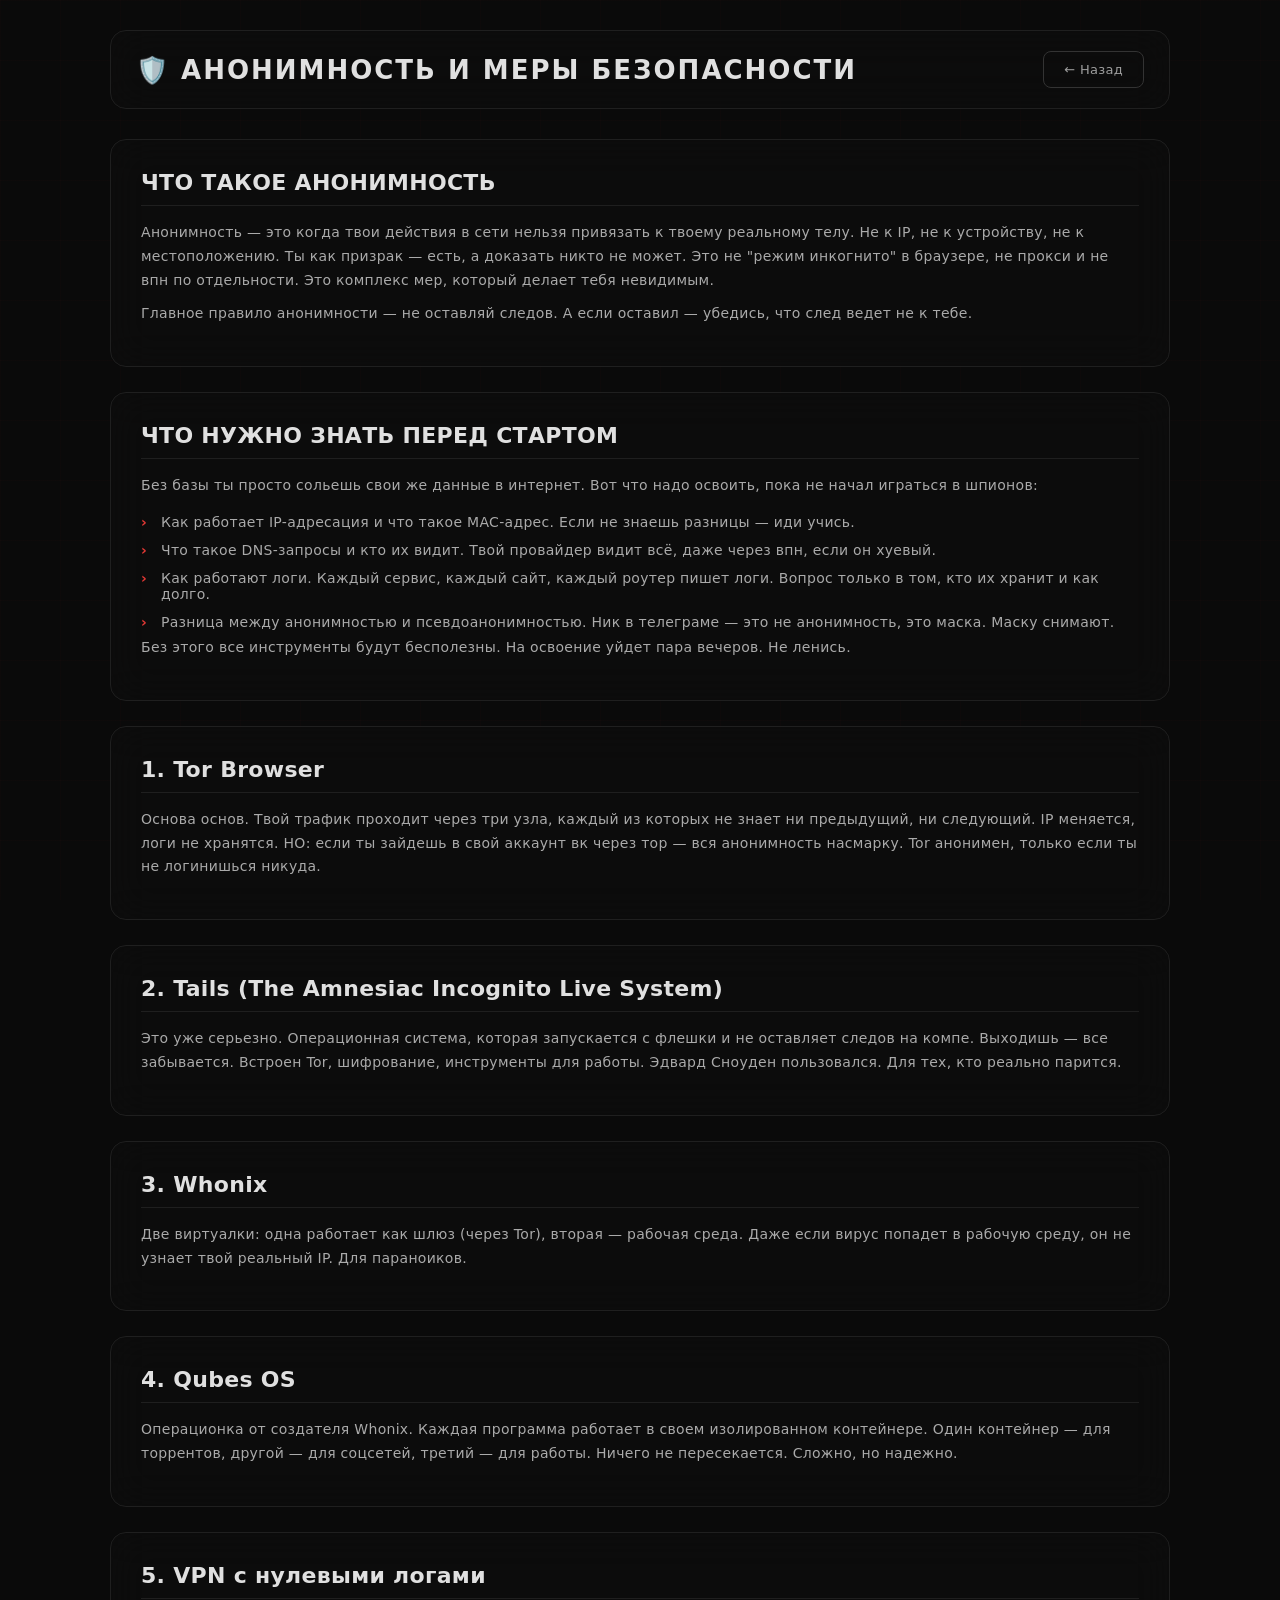
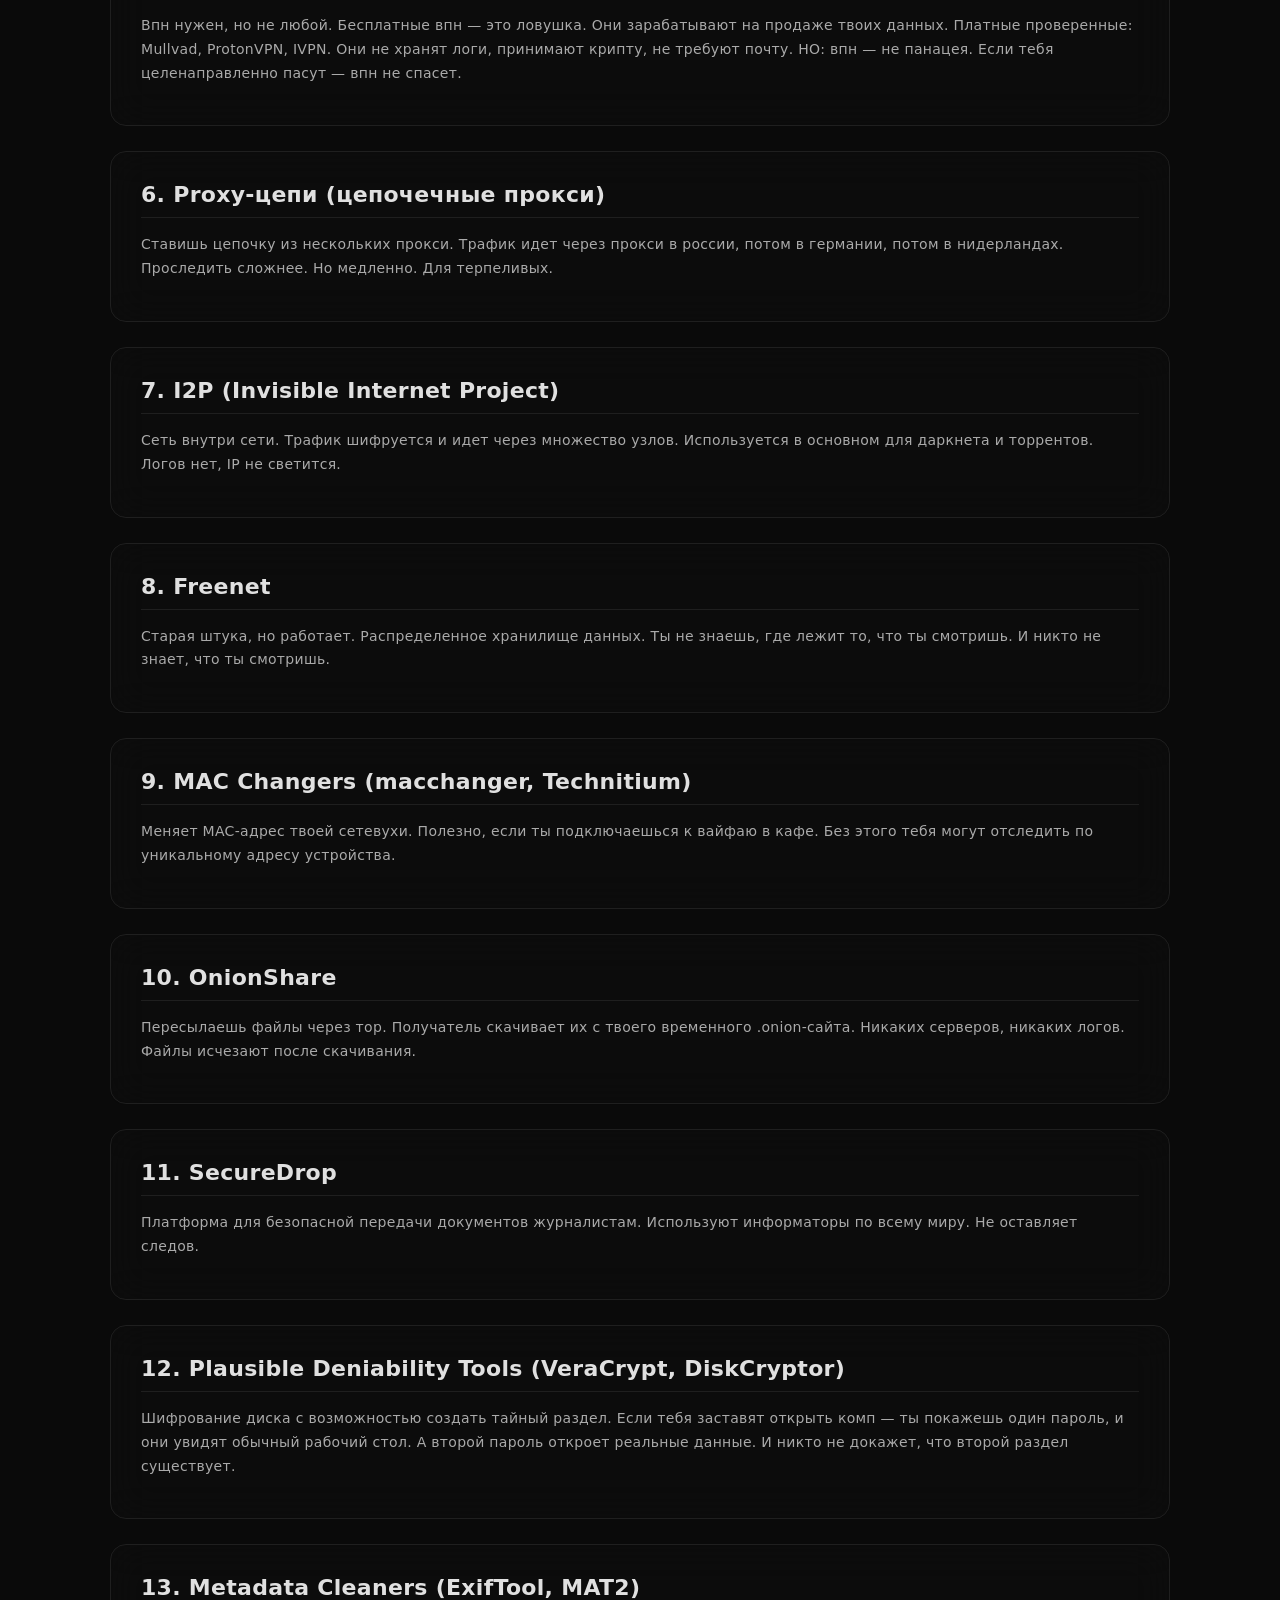
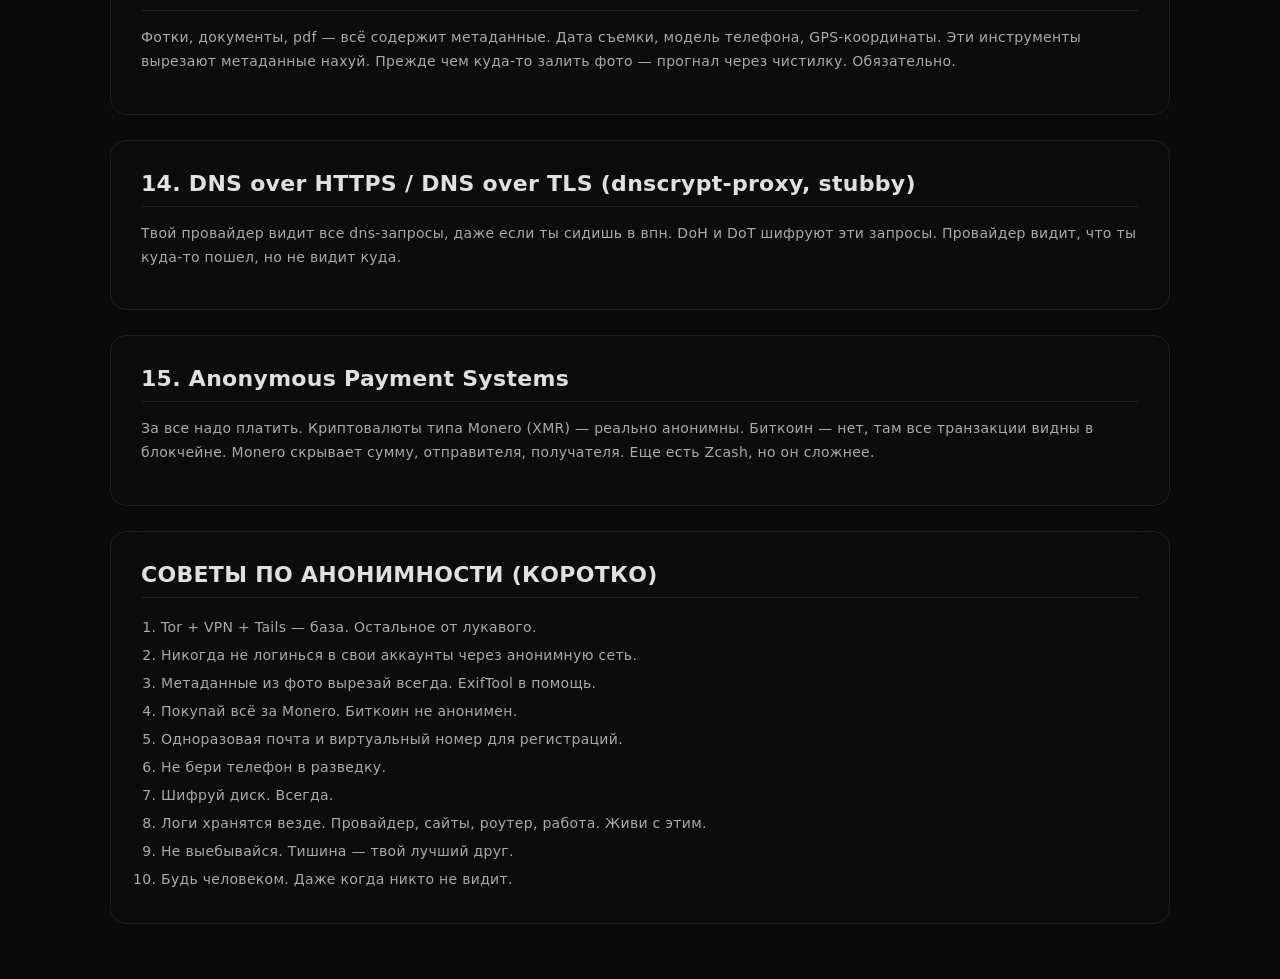
==== anonymity.html @ afc314fe "Add files via upload" ====
<!DOCTYPE html>
<html lang="ru">
<head>
    <meta charset="UTF-8">
    <meta name="viewport" content="width=device-width, initial-scale=1.0">
    <title>OSINT PORTAL | Анонимность</title>
    <link rel="stylesheet" href="style.css">
</head>
<body>
    <canvas id="particles"></canvas>
    <div class="grid-bg"></div>

    <div class="content-container">
        <div class="content-header">
            <h1>🛡️ Анонимность и меры безопасности</h1>
            <a href="dashboard.html" class="back-btn">← Назад</a>
        </div>

        <div class="content-section">
            <h2>ЧТО ТАКОЕ АНОНИМНОСТЬ</h2>
            <p>Анонимность — это когда твои действия в сети нельзя привязать к твоему реальному телу. Не к IP, не к устройству, не к местоположению. Ты как призрак — есть, а доказать никто не может. Это не "режим инкогнито" в браузере, не прокси и не впн по отдельности. Это комплекс мер, который делает тебя невидимым.</p>
            <p>Главное правило анонимности — не оставляй следов. А если оставил — убедись, что след ведет не к тебе.</p>
        </div>

        <div class="content-section">
            <h2>ЧТО НУЖНО ЗНАТЬ ПЕРЕД СТАРТОМ</h2>
            <p>Без базы ты просто сольешь свои же данные в интернет. Вот что надо освоить, пока не начал играться в шпионов:</p>
            <ul>
                <li>Как работает IP-адресация и что такое MAC-адрес. Если не знаешь разницы — иди учись.</li>
                <li>Что такое DNS-запросы и кто их видит. Твой провайдер видит всё, даже через впн, если он хуевый.</li>
                <li>Как работают логи. Каждый сервис, каждый сайт, каждый роутер пишет логи. Вопрос только в том, кто их хранит и как долго.</li>
                <li>Разница между анонимностью и псевдоанонимностью. Ник в телеграме — это не анонимность, это маска. Маску снимают.</li>
            </ul>
            <p>Без этого все инструменты будут бесполезны. На освоение уйдет пара вечеров. Не ленись.</p>
        </div>

        <div class="content-section">
            <h2>1. Tor Browser</h2>
            <p>Основа основ. Твой трафик проходит через три узла, каждый из которых не знает ни предыдущий, ни следующий. IP меняется, логи не хранятся. НО: если ты зайдешь в свой аккаунт вк через тор — вся анонимность насмарку. Tor анонимен, только если ты не логинишься никуда.</p>
        </div>

        <div class="content-section">
            <h2>2. Tails (The Amnesiac Incognito Live System)</h2>
            <p>Это уже серьезно. Операционная система, которая запускается с флешки и не оставляет следов на компе. Выходишь — все забывается. Встроен Tor, шифрование, инструменты для работы. Эдвард Сноуден пользовался. Для тех, кто реально парится.</p>
        </div>

        <div class="content-section">
            <h2>3. Whonix</h2>
            <p>Две виртуалки: одна работает как шлюз (через Tor), вторая — рабочая среда. Даже если вирус попадет в рабочую среду, он не узнает твой реальный IP. Для параноиков.</p>
        </div>

        <div class="content-section">
            <h2>4. Qubes OS</h2>
            <p>Операционка от создателя Whonix. Каждая программа работает в своем изолированном контейнере. Один контейнер — для торрентов, другой — для соцсетей, третий — для работы. Ничего не пересекается. Сложно, но надежно.</p>
        </div>

        <div class="content-section">
            <h2>5. VPN с нулевыми логами</h2>
            <p>Впн нужен, но не любой. Бесплатные впн — это ловушка. Они зарабатывают на продаже твоих данных. Платные проверенные: Mullvad, ProtonVPN, IVPN. Они не хранят логи, принимают крипту, не требуют почту. НО: впн — не панацея. Если тебя целенаправленно пасут — впн не спасет.</p>
        </div>

        <div class="content-section">
            <h2>6. Proxy-цепи (цепочечные прокси)</h2>
            <p>Ставишь цепочку из нескольких прокси. Трафик идет через прокси в россии, потом в германии, потом в нидерландах. Проследить сложнее. Но медленно. Для терпеливых.</p>
        </div>

        <div class="content-section">
            <h2>7. I2P (Invisible Internet Project)</h2>
            <p>Сеть внутри сети. Трафик шифруется и идет через множество узлов. Используется в основном для даркнета и торрентов. Логов нет, IP не светится.</p>
        </div>

        <div class="content-section">
            <h2>8. Freenet</h2>
            <p>Старая штука, но работает. Распределенное хранилище данных. Ты не знаешь, где лежит то, что ты смотришь. И никто не знает, что ты смотришь.</p>
        </div>

        <div class="content-section">
            <h2>9. MAC Changers (macchanger, Technitium)</h2>
            <p>Меняет MAC-адрес твоей сетевухи. Полезно, если ты подключаешься к вайфаю в кафе. Без этого тебя могут отследить по уникальному адресу устройства.</p>
        </div>

        <div class="content-section">
            <h2>10. OnionShare</h2>
            <p>Пересылаешь файлы через тор. Получатель скачивает их с твоего временного .onion-сайта. Никаких серверов, никаких логов. Файлы исчезают после скачивания.</p>
        </div>

        <div class="content-section">
            <h2>11. SecureDrop</h2>
            <p>Платформа для безопасной передачи документов журналистам. Используют информаторы по всему миру. Не оставляет следов.</p>
        </div>

        <div class="content-section">
            <h2>12. Plausible Deniability Tools (VeraCrypt, DiskCryptor)</h2>
            <p>Шифрование диска с возможностью создать тайный раздел. Если тебя заставят открыть комп — ты покажешь один пароль, и они увидят обычный рабочий стол. А второй пароль откроет реальные данные. И никто не докажет, что второй раздел существует.</p>
        </div>

        <div class="content-section">
            <h2>13. Metadata Cleaners (ExifTool, MAT2)</h2>
            <p>Фотки, документы, pdf — всё содержит метаданные. Дата съемки, модель телефона, GPS-координаты. Эти инструменты вырезают метаданные нахуй. Прежде чем куда-то залить фото — прогнал через чистилку. Обязательно.</p>
        </div>

        <div class="content-section">
            <h2>14. DNS over HTTPS / DNS over TLS (dnscrypt-proxy, stubby)</h2>
            <p>Твой провайдер видит все dns-запросы, даже если ты сидишь в впн. DoH и DoT шифруют эти запросы. Провайдер видит, что ты куда-то пошел, но не видит куда.</p>
        </div>

        <div class="content-section">
            <h2>15. Anonymous Payment Systems</h2>
            <p>За все надо платить. Криптовалюты типа Monero (XMR) — реально анонимны. Биткоин — нет, там все транзакции видны в блокчейне. Monero скрывает сумму, отправителя, получателя. Еще есть Zcash, но он сложнее.</p>
        </div>

        <div class="content-section">
            <h2>СОВЕТЫ ПО АНОНИМНОСТИ (КОРОТКО)</h2>
            <ol style="padding-left:20px;color:#aaa;font-size:14px;line-height:2;">
                <li>Tor + VPN + Tails — база. Остальное от лукавого.</li>
                <li>Никогда не логинься в свои аккаунты через анонимную сеть.</li>
                <li>Метаданные из фото вырезай всегда. ExifTool в помощь.</li>
                <li>Покупай всё за Monero. Биткоин не анонимен.</li>
                <li>Одноразовая почта и виртуальный номер для регистраций.</li>
                <li>Не бери телефон в разведку.</li>
                <li>Шифруй диск. Всегда.</li>
                <li>Логи хранятся везде. Провайдер, сайты, роутер, работа. Живи с этим.</li>
                <li>Не выебывайся. Тишина — твой лучший друг.</li>
                <li>Будь человеком. Даже когда никто не видит.</li>
            </ol>
        </div>
    </div>
</body>
</html>
---- style.css ----
* {
    margin: 0;
    padding: 0;
    box-sizing: border-box;
}

:root {
    --red: #e53935;
    --red-glow: rgba(229,57,53,0.5);
    --bg: #0a0a0a;
    --panel: #0d0d0d;
    --border: #1f1f1f;
    --text: #9e9e9e;
    --white: #e0e0e0;
}

body {
    background: var(--bg);
    font-family: 'Segoe UI', system-ui, -apple-system, sans-serif;
    color: var(--text);
    min-height: 100vh;
    overflow-x: hidden;
    letter-spacing: 0.3px;
}

#particles {
    position: fixed;
    top: 0;
    left: 0;
    z-index: 0;
}

.grid-bg {
    position: fixed;
    top: 0;
    left: 0;
    width: 100%;
    height: 100%;
    background-image: 
        linear-gradient(rgba(229,57,53,0.02) 1px, transparent 1px),
        linear-gradient(90deg, rgba(229,57,53,0.02) 1px, transparent 1px);
    background-size: 60px 60px;
    z-index: 0;
    animation: gridMove 20s linear infinite;
    pointer-events: none;
}

@keyframes gridMove {
    0% { transform: translate(0, 0); }
    100% { transform: translate(60px, 60px); }
}

.hacker-icon {
    position: fixed;
    top: 24px;
    left: 24px;
    z-index: 10;
    cursor: pointer;
    display: flex;
    align-items: center;
    gap: 14px;
    transition: transform 0.4s cubic-bezier(0.34, 1.56, 0.64, 1);
}

.hacker-icon:hover {
    transform: scale(1.05);
}

.hacker-icon svg {
    filter: drop-shadow(0 0 12px rgba(229,57,53,0.5));
    transition: all 0.4s ease;
}

.hacker-icon:hover svg {
    filter: drop-shadow(0 0 22px rgba(229,57,53,0.9));
}

.hacker-icon.spinning svg {
    animation: glitchSpin 1s cubic-bezier(0.4, 0, 0.2, 1);
}

@keyframes glitchSpin {
    0% { transform: rotate(0deg) scale(1); }
    30% { transform: rotate(180deg) scale(1.2); }
    60% { transform: rotate(540deg) scale(0.9); }
    100% { transform: rotate(720deg) scale(1); }
}

.hacker-greeting {
    font-size: 15px;
    color: var(--red);
    font-weight: 600;
    opacity: 0;
    transform: translateX(-15px);
    transition: all 0.5s cubic-bezier(0.34, 1.56, 0.64, 1);
    white-space: nowrap;
    text-shadow: 0 0 20px var(--red-glow);
}

.hacker-greeting.show {
    opacity: 1;
    transform: translateX(0);
}

.auth-container {
    display: flex;
    width: 92vw;
    max-width: 950px;
    min-height: 560px;
    background: rgba(10,10,10,0.9);
    backdrop-filter: blur(30px);
    -webkit-backdrop-filter: blur(30px);
    border: 1px solid var(--border);
    border-radius: 20px;
    overflow: hidden;
    z-index: 1;
    position: relative;
    box-shadow: 
        0 0 60px rgba(229,57,53,0.05),
        inset 0 0 0 1px rgba(255,255,255,0.02);
    margin: auto;
}

.auth-container::before {
    content: '';
    position: absolute;
    top: 0;
    left: 0;
    width: 100%;
    height: 2px;
    background: linear-gradient(90deg, transparent, var(--red), transparent);
    animation: scanLine 4s ease-in-out infinite;
    z-index: 2;
    pointer-events: none;
}

@keyframes scanLine {
    0%, 100% { top: 0; opacity: 0; }
    50% { top: 100%; opacity: 0.6; }
}

.brand-panel {
    width: 42%;
    background: rgba(13,13,13,0.8);
    padding: 45px 35px;
    display: flex;
    align-items: center;
    border-right: 1px solid var(--border);
    position: relative;
}

.brand-panel::after {
    content: '';
    position: absolute;
    bottom: 0;
    right: 0;
    width: 40px;
    height: 40px;
    border-right: 2px solid var(--red);
    border-bottom: 2px solid var(--red);
    opacity: 0.4;
}

.brand-header {
    display: flex;
    align-items: center;
    gap: 12px;
}

.brand-name {
    font-size: 30px;
    font-weight: 800;
    color: var(--white);
    letter-spacing: 3px;
    text-transform: uppercase;
}

.brand-name .accent {
    color: var(--red);
}

.status-dot {
    width: 8px;
    height: 8px;
    background: #4caf50;
    border-radius: 50%;
    box-shadow: 0 0 10px #4caf50;
    animation: pulse 2s infinite;
}

@keyframes pulse {
    0%, 100% { opacity: 1; }
    50% { opacity: 0.3; }
}

.brand-tagline {
    font-size: 13px;
    color: #6a6a6a;
    margin: 10px 0 35px;
    letter-spacing: 1.5px;
    text-transform: uppercase;
    font-weight: 300;
}

.brand-features {
    display: flex;
    flex-direction: column;
    gap: 18px;
    margin-bottom: 35px;
}

.feature-item {
    display: flex;
    align-items: center;
    gap: 14px;
    font-size: 14px;
    color: #8a8a8a;
    transition: all 0.3s;
    padding: 8px 10px;
    border-radius: 8px;
    border: 1px solid transparent;
}

.feature-item:hover {
    color: var(--white);
    background: rgba(229,57,53,0.05);
    border-color: rgba(229,57,53,0.2);
    transform: translateX(5px);
}

.feature-icon-wrap {
    background: rgba(229,57,53,0.1);
    border: 1px solid rgba(229,57,53,0.3);
    border-radius: 6px;
    width: 32px;
    height: 32px;
    display: flex;
    align-items: center;
    justify-content: center;
}

.feature-icon {
    color: var(--red);
    font-weight: 700;
    font-size: 12px;
    font-family: 'Courier New', monospace;
}

.author-block {
    margin-top: 30px;
    padding-top: 22px;
    border-top: 1px solid var(--border);
}

.author-name {
    font-size: 14px;
    color: #777;
    margin-bottom: 12px;
    font-weight: 500;
}

.author-name .accent {
    color: var(--red);
    font-weight: 700;
}

.private-link {
    display: flex;
    align-items: center;
    gap: 8px;
    font-size: 12px;
    color: #888;
    text-decoration: none;
    border: 1px solid #2a2a2a;
    padding: 10px 14px;
    border-radius: 8px;
    transition: all 0.3s ease;
    background: rgba(255,255,255,0.02);
    font-weight: 500;
}

.private-link:hover {
    border-color: var(--red);
    color: var(--red);
    background: rgba(229,57,53,0.06);
    box-shadow: 0 0 20px rgba(229,57,53,0.1);
    transform: translateY(-2px);
}

.lock-icon {
    font-size: 14px;
}

.auth-panel {
    width: 58%;
    padding: 45px;
    display: flex;
    align-items: center;
    justify-content: center;
    background: rgba(15,15,15,0.6);
}

.auth-form {
    width: 100%;
    max-width: 340px;
}

.auth-form h2 {
    font-size: 28px;
    color: var(--white);
    margin-bottom: 6px;
    font-weight: 700;
    letter-spacing: 1px;
}

.auth-subtitle {
    font-size: 13px;
    color: #666;
    margin-bottom: 30px;
}

.auth-subtitle a {
    color: var(--red);
    text-decoration: none;
    font-weight: 600;
    transition: all 0.3s;
    border-bottom: 1px solid transparent;
}

.auth-subtitle a:hover {
    border-bottom: 1px solid var(--red);
    text-shadow: 0 0 12px var(--red-glow);
}

.input-group {
    position: relative;
    margin-bottom: 16px;
}

.input-group input {
    width: 100%;
    padding: 14px 16px;
    background: #141414;
    border: 1px solid #2a2a2a;
    border-radius: 10px;
    color: var(--white);
    font-size: 14px;
    font-family: inherit;
    letter-spacing: 0.5px;
    outline: none;
    transition: all 0.3s ease;
}

.input-group input:focus {
    border-color: var(--red);
    box-shadow: 0 0 20px rgba(229,57,53,0.15), inset 0 0 8px rgba(229,57,53,0.03);
}

.input-group input::placeholder {
    color: #4a4a4a;
}

.auth-form button {
    width: 100%;
    padding: 14px;
    background: linear-gradient(135deg, #e53935, #c62828);
    color: #fff;
    border: none;
    border-radius: 10px;
    font-size: 15px;
    font-weight: 700;
    cursor: pointer;
    letter-spacing: 1.5px;
    text-transform: uppercase;
    transition: all 0.3s ease;
    margin-top: 10px;
    position: relative;
    overflow: hidden;
}

.auth-form button::before {
    content: '';
    position: absolute;
    top: 50%;
    left: 50%;
    width: 0;
    height: 0;
    border-radius: 50%;
    background: rgba(255,255,255,0.15);
    transform: translate(-50%, -50%);
    transition: width 0.6s, height 0.6s;
}

.auth-form button:hover {
    box-shadow: 0 0 30px rgba(229,57,53,0.5), 0 8px 25px rgba(0,0,0,0.5);
    transform: translateY(-3px);
}

.auth-form button:hover::before {
    width: 300px;
    height: 300px;
}

.auth-form button:active {
    transform: translateY(-1px);
    box-shadow: 0 0 15px rgba(229,57,53,0.3);
}

.auth-error {
    color: var(--red);
    font-size: 12px;
    margin-top: 12px;
    text-align: center;
    min-height: 18px;
}

.content-container {
    position: relative;
    z-index: 1;
    max-width: 1100px;
    margin: 0 auto;
    padding: 30px 20px;
}

.content-header {
    display: flex;
    justify-content: space-between;
    align-items: center;
    flex-wrap: wrap;
    gap: 15px;
    margin-bottom: 30px;
    padding: 20px 25px;
    background: rgba(13,13,13,0.8);
    border: 1px solid var(--border);
    border-radius: 16px;
    backdrop-filter: blur(20px);
}

.content-header h1 {
    font-size: 26px;
    color: var(--white);
    letter-spacing: 2px;
    text-transform: uppercase;
}

.content-header h1 .accent {
    color: var(--red);
}

.back-btn, .logout-btn {
    padding: 10px 20px;
    background: transparent;
    color: var(--text);
    border: 1px solid #333;
    border-radius: 8px;
    cursor: pointer;
    font-size: 13px;
    font-family: inherit;
    transition: all 0.3s;
    text-decoration: none;
}

.back-btn:hover, .logout-btn:hover {
    border-color: var(--red);
    color: var(--red);
    box-shadow: 0 0 15px rgba(229,57,53,0.2);
}

.nav-cards {
    display: grid;
    grid-template-columns: repeat(auto-fit, minmax(240px, 1fr));
    gap: 20px;
    margin-bottom: 40px;
}

.nav-card {
    background: rgba(13,13,13,0.8);
    border: 1px solid var(--border);
    border-radius: 16px;
    padding: 30px 25px;
    text-decoration: none;
    color: var(--text);
    transition: all 0.3s;
    position: relative;
    overflow: hidden;
}

.nav-card:hover {
    border-color: var(--red);
    transform: translateY(-5px);
    box-shadow: 0 15px 40px rgba(229,57,53,0.1);
}

.nav-card .card-number {
    font-size: 48px;
    font-weight: 900;
    color: rgba(229,57,53,0.1);
    position: absolute;
    top: 10px;
    right: 15px;
    font-family: 'Courier New', monospace;
}

.nav-card h3 {
    font-size: 20px;
    color: var(--white);
    margin-bottom: 8px;
    position: relative;
}

.nav-card p {
    font-size: 13px;
    color: #777;
    position: relative;
}

.card-icon {
    font-size: 32px;
    margin-bottom: 15px;
    position: relative;
}

.content-section {
    background: rgba(13,13,13,0.8);
    border: 1px solid var(--border);
    border-radius: 16px;
    padding: 30px;
    margin-bottom: 25px;
    backdrop-filter: blur(20px);
}

.content-section h2 {
    font-size: 22px;
    color: var(--white);
    margin-bottom: 15px;
    padding-bottom: 10px;
    border-bottom: 1px solid var(--border);
}

.content-section h3 {
    font-size: 18px;
    color: var(--red);
    margin: 20px 0 10px;
}

.content-section p {
    font-size: 14px;
    line-height: 1.7;
    color: #aaa;
    margin-bottom: 10px;
}

.content-section ul {
    list-style: none;
    padding-left: 0;
}

.content-section ul li {
    font-size: 14px;
    color: #aaa;
    padding: 6px 0;
    padding-left: 20px;
    position: relative;
}

.content-section ul li::before {
    content: '›';
    color: var(--red);
    position: absolute;
    left: 0;
    font-weight: bold;
}

.software-grid {
    display: grid;
    grid-template-columns: repeat(auto-fill, minmax(320px, 1fr));
    gap: 20px;
}

.software-card {
    background: rgba(20,20,20,0.9);
    border: 1px solid var(--border);
    border-radius: 14px;
    overflow: hidden;
    transition: all 0.3s;
}

.software-card:hover {
    border-color: var(--red);
    box-shadow: 0 10px 30px rgba(229,57,53,0.1);
    transform: translateY(-3px);
}

.software-preview {
    height: 160px;
    background: #0f0f0f;
    display: flex;
    align-items: center;
    justify-content: center;
    font-family: 'Courier New', monospace;
    font-size: 12px;
    color: #4a4a4a;
    border-bottom: 1px solid var(--border);
    position: relative;
    overflow: hidden;
}

.software-preview .terminal-lines {
    position: absolute;
    top: 15px;
    left: 15px;
    right: 15px;
}

.software-preview .terminal-line {
    height: 8px;
    background: #1a1a1a;
    margin-bottom: 8px;
    border-radius: 2px;
}

.software-preview .terminal-line.red {
    background: rgba(229,57,53,0.3);
    width: 60%;
}

.software-preview .terminal-line.green {
    background: rgba(76,175,80,0.3);
    width: 40%;
}

.software-info {
    padding: 20px;
}

.software-info h3 {
    font-size: 18px;
    color: var(--white);
    margin-bottom: 8px;
}

.software-info .desc {
    font-size: 13px;
    color: #888;
    margin-bottom: 12px;
    line-height: 1.5;
}

.software-info .github-link {
    display: inline-block;
    font-size: 12px;
    color: var(--red);
    text-decoration: none;
    border: 1px solid rgba(229,57,53,0.3);
    padding: 6px 14px;
    border-radius: 6px;
    transition: all 0.3s;
}

.software-info .github-link:hover {
    background: rgba(229,57,53,0.1);
    box-shadow: 0 0 15px rgba(229,57,53,0.2);
}

.tips-list {
    counter-reset: tips;
}

.tips-list li {
    counter-increment: tips;
    padding: 15px 20px 15px 50px;
    margin-bottom: 10px;
    background: rgba(20,20,20,0.6);
    border-radius: 10px;
    border-left: 3px solid transparent;
    transition: all 0.3s;
    position: relative;
}

.tips-list li::before {
    content: counter(tips);
    position: absolute;
    left: 15px;
    top: 15px;
    color: var(--red);
    font-weight: 700;
    font-size: 14px;
}

.tips-list li:hover {
    border-left-color: var(--red);
    background: rgba(229,57,53,0.03);
}

.private-block {
    background: rgba(20,20,20,0.6);
    border: 1px solid var(--border);
    border-radius: 14px;
    padding: 20px 25px;
    text-align: center;
    margin-top: 20px;
}

.private-block a {
    color: var(--red);
    text-decoration: none;
    font-size: 15px;
    font-weight: 600;
    word-break: break-all;
}

.private-block a:hover {
    text-decoration: underline;
}

.dash-welcome {
    font-size: 18px;
    color: var(--white);
    margin-bottom: 25px;
}
.dash-welcome span {
    color: var(--red);
}

@media (max-width: 768px) {
    .auth-container {
        flex-direction: column;
        width: 95vw;
        margin-top: 70px;
        min-height: auto;
    }
    .brand-panel {
        width: 100%;
        padding: 28px;
        border-right: none;
        border-bottom: 1px solid var(--border);
    }
    .brand-name {
        font-size: 24px;
    }
    .auth-panel {
        width: 100%;
        padding: 28px;
    }
    .hacker-icon {
        top: 12px;
        left: 12px;
    }
    .hacker-icon svg {
        width: 40px;
        height: 40px;
    }
    .content-header {
        flex-direction: column;
        text-align: center;
    }
    .software-grid {
        grid-template-columns: 1fr;
    }
}
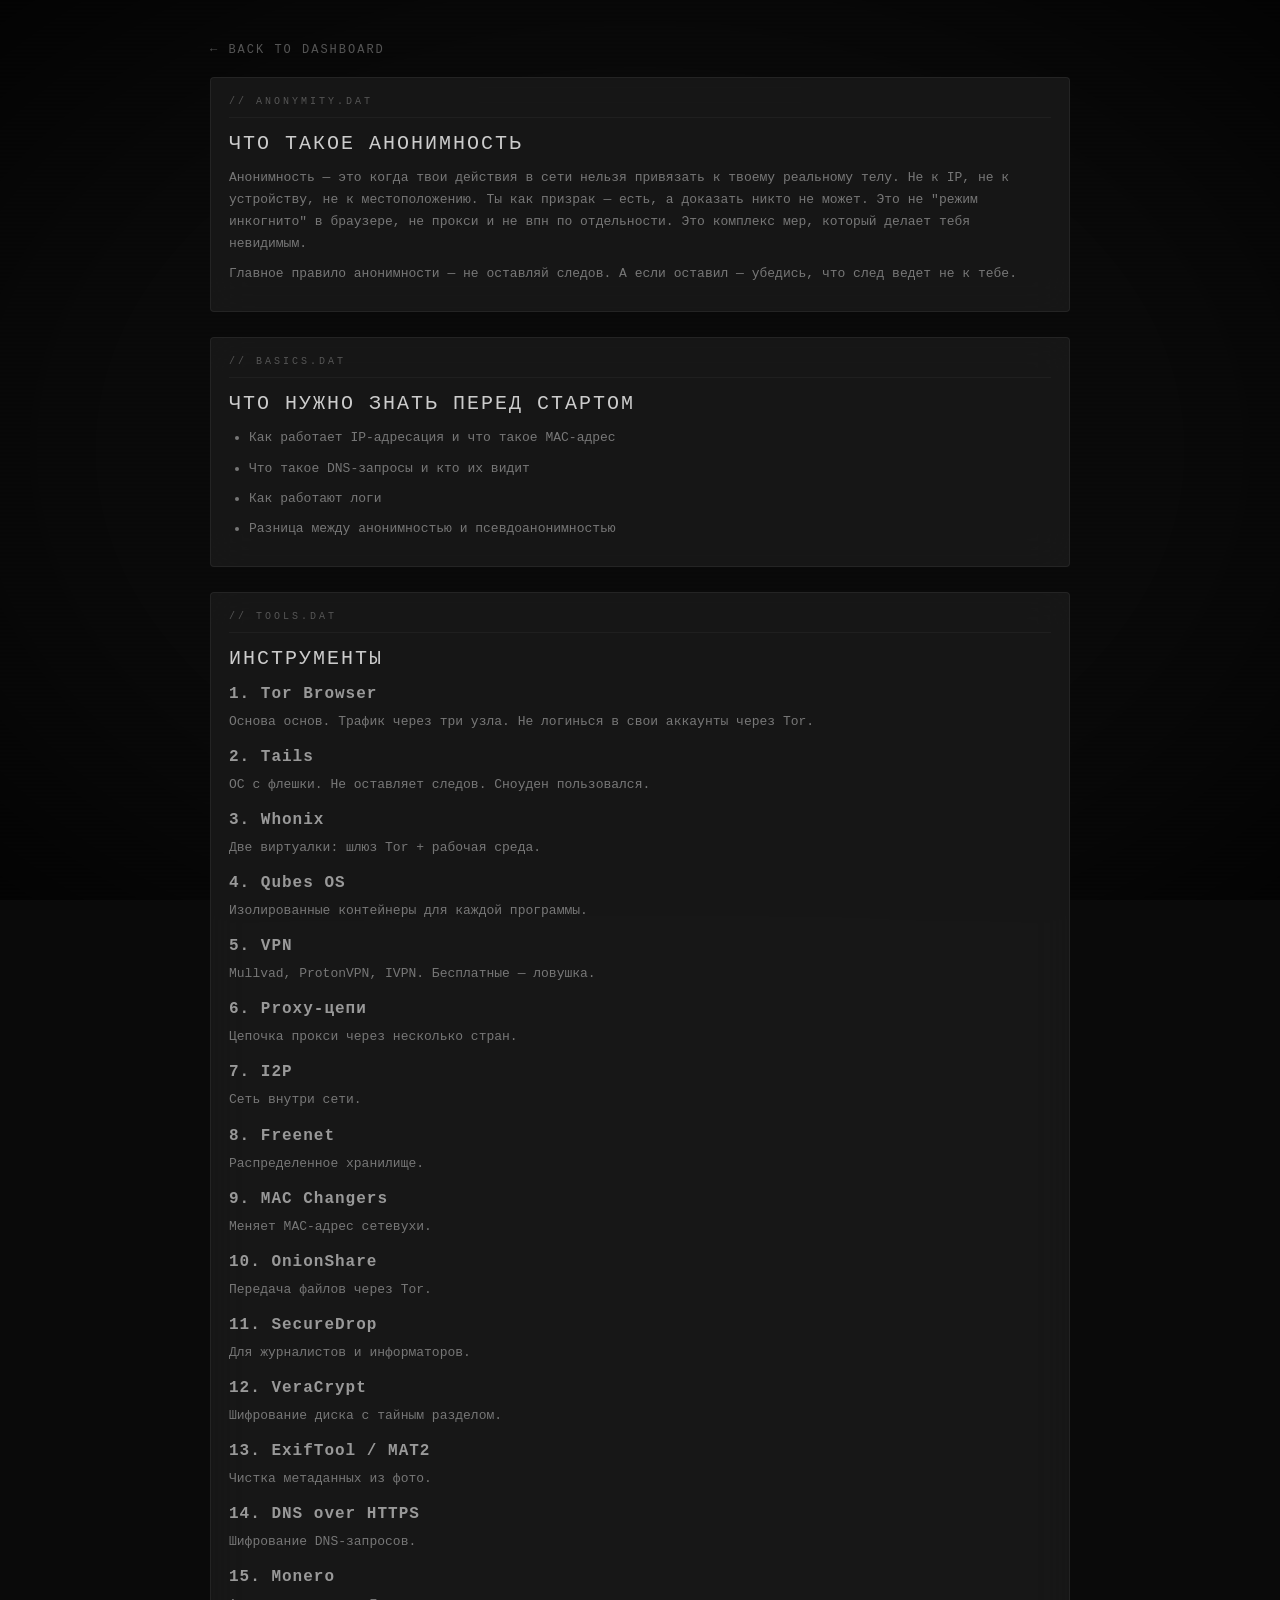
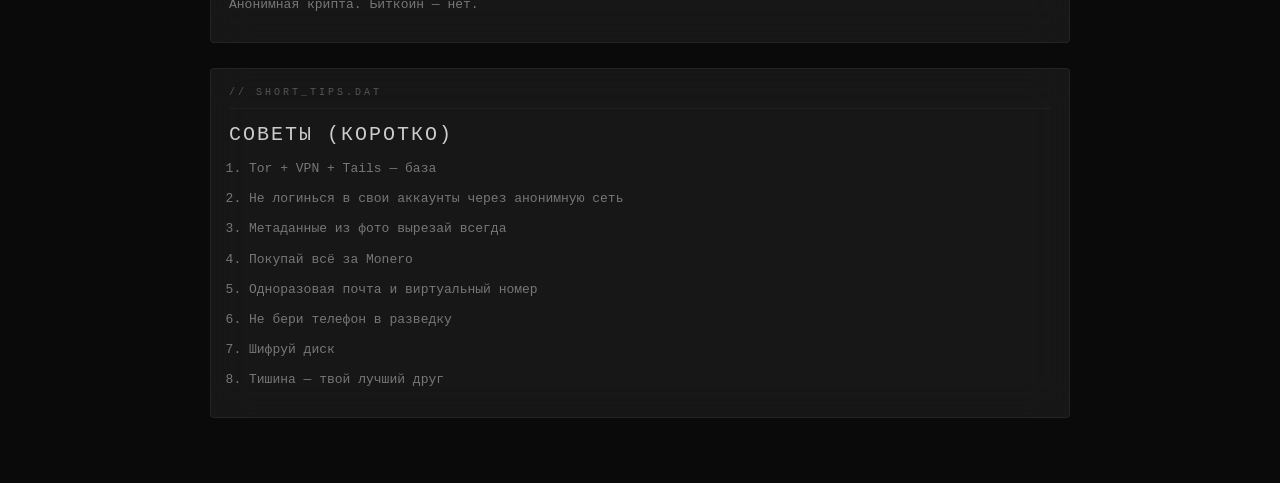
==== commit f884257d: "Update anonymity.html" ====
--- a/anonymity.html
+++ b/anonymity.html
@@ -3,127 +3,65 @@
 <head>
     <meta charset="UTF-8">
     <meta name="viewport" content="width=device-width, initial-scale=1.0">
-    <title>OSINT PORTAL | Анонимность</title>
+    <title>Arbitr OSINT | Анонимность</title>
     <link rel="stylesheet" href="style.css">
 </head>
 <body>
-    <canvas id="particles"></canvas>
-    <div class="grid-bg"></div>
-
-    <div class="content-container">
-        <div class="content-header">
-            <h1>🛡️ Анонимность и меры безопасности</h1>
-            <a href="dashboard.html" class="back-btn">← Назад</a>
-        </div>
-
-        <div class="content-section">
+    <canvas id="matrix-bg"></canvas>
+    <div class="scanlines"></div>
+    <div class="vignette"></div>
+    <div class="content-page">
+        <a href="dashboard.html" class="back-link">← BACK TO DASHBOARD</a>
+        <div class="folder-panel">
+            <div class="folder-header">// ANONYMITY.dat</div>
             <h2>ЧТО ТАКОЕ АНОНИМНОСТЬ</h2>
             <p>Анонимность — это когда твои действия в сети нельзя привязать к твоему реальному телу. Не к IP, не к устройству, не к местоположению. Ты как призрак — есть, а доказать никто не может. Это не "режим инкогнито" в браузере, не прокси и не впн по отдельности. Это комплекс мер, который делает тебя невидимым.</p>
             <p>Главное правило анонимности — не оставляй следов. А если оставил — убедись, что след ведет не к тебе.</p>
         </div>
-
-        <div class="content-section">
+        <div class="folder-panel">
+            <div class="folder-header">// BASICS.dat</div>
             <h2>ЧТО НУЖНО ЗНАТЬ ПЕРЕД СТАРТОМ</h2>
-            <p>Без базы ты просто сольешь свои же данные в интернет. Вот что надо освоить, пока не начал играться в шпионов:</p>
             <ul>
-                <li>Как работает IP-адресация и что такое MAC-адрес. Если не знаешь разницы — иди учись.</li>
-                <li>Что такое DNS-запросы и кто их видит. Твой провайдер видит всё, даже через впн, если он хуевый.</li>
-                <li>Как работают логи. Каждый сервис, каждый сайт, каждый роутер пишет логи. Вопрос только в том, кто их хранит и как долго.</li>
-                <li>Разница между анонимностью и псевдоанонимностью. Ник в телеграме — это не анонимность, это маска. Маску снимают.</li>
+                <li>Как работает IP-адресация и что такое MAC-адрес</li>
+                <li>Что такое DNS-запросы и кто их видит</li>
+                <li>Как работают логи</li>
+                <li>Разница между анонимностью и псевдоанонимностью</li>
             </ul>
-            <p>Без этого все инструменты будут бесполезны. На освоение уйдет пара вечеров. Не ленись.</p>
         </div>
-
-        <div class="content-section">
-            <h2>1. Tor Browser</h2>
-            <p>Основа основ. Твой трафик проходит через три узла, каждый из которых не знает ни предыдущий, ни следующий. IP меняется, логи не хранятся. НО: если ты зайдешь в свой аккаунт вк через тор — вся анонимность насмарку. Tor анонимен, только если ты не логинишься никуда.</p>
+        <div class="folder-panel">
+            <div class="folder-header">// TOOLS.dat</div>
+            <h2>ИНСТРУМЕНТЫ</h2>
+            <h3>1. Tor Browser</h3><p>Основа основ. Трафик через три узла. Не логинься в свои аккаунты через Tor.</p>
+            <h3>2. Tails</h3><p>ОС с флешки. Не оставляет следов. Сноуден пользовался.</p>
+            <h3>3. Whonix</h3><p>Две виртуалки: шлюз Tor + рабочая среда.</p>
+            <h3>4. Qubes OS</h3><p>Изолированные контейнеры для каждой программы.</p>
+            <h3>5. VPN</h3><p>Mullvad, ProtonVPN, IVPN. Бесплатные — ловушка.</p>
+            <h3>6. Proxy-цепи</h3><p>Цепочка прокси через несколько стран.</p>
+            <h3>7. I2P</h3><p>Сеть внутри сети.</p>
+            <h3>8. Freenet</h3><p>Распределенное хранилище.</p>
+            <h3>9. MAC Changers</h3><p>Меняет MAC-адрес сетевухи.</p>
+            <h3>10. OnionShare</h3><p>Передача файлов через Tor.</p>
+            <h3>11. SecureDrop</h3><p>Для журналистов и информаторов.</p>
+            <h3>12. VeraCrypt</h3><p>Шифрование диска с тайным разделом.</p>
+            <h3>13. ExifTool / MAT2</h3><p>Чистка метаданных из фото.</p>
+            <h3>14. DNS over HTTPS</h3><p>Шифрование DNS-запросов.</p>
+            <h3>15. Monero</h3><p>Анонимная крипта. Биткоин — нет.</p>
         </div>
-
-        <div class="content-section">
-            <h2>2. Tails (The Amnesiac Incognito Live System)</h2>
-            <p>Это уже серьезно. Операционная система, которая запускается с флешки и не оставляет следов на компе. Выходишь — все забывается. Встроен Tor, шифрование, инструменты для работы. Эдвард Сноуден пользовался. Для тех, кто реально парится.</p>
-        </div>
-
-        <div class="content-section">
-            <h2>3. Whonix</h2>
-            <p>Две виртуалки: одна работает как шлюз (через Tor), вторая — рабочая среда. Даже если вирус попадет в рабочую среду, он не узнает твой реальный IP. Для параноиков.</p>
-        </div>
-
-        <div class="content-section">
-            <h2>4. Qubes OS</h2>
-            <p>Операционка от создателя Whonix. Каждая программа работает в своем изолированном контейнере. Один контейнер — для торрентов, другой — для соцсетей, третий — для работы. Ничего не пересекается. Сложно, но надежно.</p>
-        </div>
-
-        <div class="content-section">
-            <h2>5. VPN с нулевыми логами</h2>
-            <p>Впн нужен, но не любой. Бесплатные впн — это ловушка. Они зарабатывают на продаже твоих данных. Платные проверенные: Mullvad, ProtonVPN, IVPN. Они не хранят логи, принимают крипту, не требуют почту. НО: впн — не панацея. Если тебя целенаправленно пасут — впн не спасет.</p>
-        </div>
-
-        <div class="content-section">
-            <h2>6. Proxy-цепи (цепочечные прокси)</h2>
-            <p>Ставишь цепочку из нескольких прокси. Трафик идет через прокси в россии, потом в германии, потом в нидерландах. Проследить сложнее. Но медленно. Для терпеливых.</p>
-        </div>
-
-        <div class="content-section">
-            <h2>7. I2P (Invisible Internet Project)</h2>
-            <p>Сеть внутри сети. Трафик шифруется и идет через множество узлов. Используется в основном для даркнета и торрентов. Логов нет, IP не светится.</p>
-        </div>
-
-        <div class="content-section">
-            <h2>8. Freenet</h2>
-            <p>Старая штука, но работает. Распределенное хранилище данных. Ты не знаешь, где лежит то, что ты смотришь. И никто не знает, что ты смотришь.</p>
-        </div>
-
-        <div class="content-section">
-            <h2>9. MAC Changers (macchanger, Technitium)</h2>
-            <p>Меняет MAC-адрес твоей сетевухи. Полезно, если ты подключаешься к вайфаю в кафе. Без этого тебя могут отследить по уникальному адресу устройства.</p>
-        </div>
-
-        <div class="content-section">
-            <h2>10. OnionShare</h2>
-            <p>Пересылаешь файлы через тор. Получатель скачивает их с твоего временного .onion-сайта. Никаких серверов, никаких логов. Файлы исчезают после скачивания.</p>
-        </div>
-
-        <div class="content-section">
-            <h2>11. SecureDrop</h2>
-            <p>Платформа для безопасной передачи документов журналистам. Используют информаторы по всему миру. Не оставляет следов.</p>
-        </div>
-
-        <div class="content-section">
-            <h2>12. Plausible Deniability Tools (VeraCrypt, DiskCryptor)</h2>
-            <p>Шифрование диска с возможностью создать тайный раздел. Если тебя заставят открыть комп — ты покажешь один пароль, и они увидят обычный рабочий стол. А второй пароль откроет реальные данные. И никто не докажет, что второй раздел существует.</p>
-        </div>
-
-        <div class="content-section">
-            <h2>13. Metadata Cleaners (ExifTool, MAT2)</h2>
-            <p>Фотки, документы, pdf — всё содержит метаданные. Дата съемки, модель телефона, GPS-координаты. Эти инструменты вырезают метаданные нахуй. Прежде чем куда-то залить фото — прогнал через чистилку. Обязательно.</p>
-        </div>
-
-        <div class="content-section">
-            <h2>14. DNS over HTTPS / DNS over TLS (dnscrypt-proxy, stubby)</h2>
-            <p>Твой провайдер видит все dns-запросы, даже если ты сидишь в впн. DoH и DoT шифруют эти запросы. Провайдер видит, что ты куда-то пошел, но не видит куда.</p>
-        </div>
-
-        <div class="content-section">
-            <h2>15. Anonymous Payment Systems</h2>
-            <p>За все надо платить. Криптовалюты типа Monero (XMR) — реально анонимны. Биткоин — нет, там все транзакции видны в блокчейне. Monero скрывает сумму, отправителя, получателя. Еще есть Zcash, но он сложнее.</p>
-        </div>
-
-        <div class="content-section">
-            <h2>СОВЕТЫ ПО АНОНИМНОСТИ (КОРОТКО)</h2>
-            <ol style="padding-left:20px;color:#aaa;font-size:14px;line-height:2;">
-                <li>Tor + VPN + Tails — база. Остальное от лукавого.</li>
-                <li>Никогда не логинься в свои аккаунты через анонимную сеть.</li>
-                <li>Метаданные из фото вырезай всегда. ExifTool в помощь.</li>
-                <li>Покупай всё за Monero. Биткоин не анонимен.</li>
-                <li>Одноразовая почта и виртуальный номер для регистраций.</li>
-                <li>Не бери телефон в разведку.</li>
-                <li>Шифруй диск. Всегда.</li>
-                <li>Логи хранятся везде. Провайдер, сайты, роутер, работа. Живи с этим.</li>
-                <li>Не выебывайся. Тишина — твой лучший друг.</li>
-                <li>Будь человеком. Даже когда никто не видит.</li>
+        <div class="folder-panel">
+            <div class="folder-header">// SHORT_TIPS.dat</div>
+            <h2>СОВЕТЫ (КОРОТКО)</h2>
+            <ol>
+                <li>Tor + VPN + Tails — база</li>
+                <li>Не логинься в свои аккаунты через анонимную сеть</li>
+                <li>Метаданные из фото вырезай всегда</li>
+                <li>Покупай всё за Monero</li>
+                <li>Одноразовая почта и виртуальный номер</li>
+                <li>Не бери телефон в разведку</li>
+                <li>Шифруй диск</li>
+                <li>Тишина — твой лучший друг</li>
             </ol>
         </div>
     </div>
+    <script src="script.js"></script>
 </body>
-</html>+</html>
--- a/style.css
+++ b/style.css
@@ -1,760 +1,70 @@
-* {
-    margin: 0;
-    padding: 0;
-    box-sizing: border-box;
-}
-
-:root {
-    --red: #e53935;
-    --red-glow: rgba(229,57,53,0.5);
-    --bg: #0a0a0a;
-    --panel: #0d0d0d;
-    --border: #1f1f1f;
-    --text: #9e9e9e;
-    --white: #e0e0e0;
-}
-
-body {
-    background: var(--bg);
-    font-family: 'Segoe UI', system-ui, -apple-system, sans-serif;
-    color: var(--text);
-    min-height: 100vh;
-    overflow-x: hidden;
-    letter-spacing: 0.3px;
-}
-
-#particles {
-    position: fixed;
-    top: 0;
-    left: 0;
-    z-index: 0;
-}
-
-.grid-bg {
-    position: fixed;
-    top: 0;
-    left: 0;
-    width: 100%;
-    height: 100%;
-    background-image: 
-        linear-gradient(rgba(229,57,53,0.02) 1px, transparent 1px),
-        linear-gradient(90deg, rgba(229,57,53,0.02) 1px, transparent 1px);
-    background-size: 60px 60px;
-    z-index: 0;
-    animation: gridMove 20s linear infinite;
-    pointer-events: none;
-}
-
-@keyframes gridMove {
-    0% { transform: translate(0, 0); }
-    100% { transform: translate(60px, 60px); }
-}
-
-.hacker-icon {
-    position: fixed;
-    top: 24px;
-    left: 24px;
-    z-index: 10;
-    cursor: pointer;
-    display: flex;
-    align-items: center;
-    gap: 14px;
-    transition: transform 0.4s cubic-bezier(0.34, 1.56, 0.64, 1);
-}
-
-.hacker-icon:hover {
-    transform: scale(1.05);
-}
-
-.hacker-icon svg {
-    filter: drop-shadow(0 0 12px rgba(229,57,53,0.5));
-    transition: all 0.4s ease;
-}
-
-.hacker-icon:hover svg {
-    filter: drop-shadow(0 0 22px rgba(229,57,53,0.9));
-}
-
-.hacker-icon.spinning svg {
-    animation: glitchSpin 1s cubic-bezier(0.4, 0, 0.2, 1);
-}
-
-@keyframes glitchSpin {
-    0% { transform: rotate(0deg) scale(1); }
-    30% { transform: rotate(180deg) scale(1.2); }
-    60% { transform: rotate(540deg) scale(0.9); }
-    100% { transform: rotate(720deg) scale(1); }
-}
-
-.hacker-greeting {
-    font-size: 15px;
-    color: var(--red);
-    font-weight: 600;
-    opacity: 0;
-    transform: translateX(-15px);
-    transition: all 0.5s cubic-bezier(0.34, 1.56, 0.64, 1);
-    white-space: nowrap;
-    text-shadow: 0 0 20px var(--red-glow);
-}
-
-.hacker-greeting.show {
-    opacity: 1;
-    transform: translateX(0);
-}
-
-.auth-container {
-    display: flex;
-    width: 92vw;
-    max-width: 950px;
-    min-height: 560px;
-    background: rgba(10,10,10,0.9);
-    backdrop-filter: blur(30px);
-    -webkit-backdrop-filter: blur(30px);
-    border: 1px solid var(--border);
-    border-radius: 20px;
-    overflow: hidden;
-    z-index: 1;
-    position: relative;
-    box-shadow: 
-        0 0 60px rgba(229,57,53,0.05),
-        inset 0 0 0 1px rgba(255,255,255,0.02);
-    margin: auto;
-}
-
-.auth-container::before {
-    content: '';
-    position: absolute;
-    top: 0;
-    left: 0;
-    width: 100%;
-    height: 2px;
-    background: linear-gradient(90deg, transparent, var(--red), transparent);
-    animation: scanLine 4s ease-in-out infinite;
-    z-index: 2;
-    pointer-events: none;
-}
-
-@keyframes scanLine {
-    0%, 100% { top: 0; opacity: 0; }
-    50% { top: 100%; opacity: 0.6; }
-}
-
-.brand-panel {
-    width: 42%;
-    background: rgba(13,13,13,0.8);
-    padding: 45px 35px;
-    display: flex;
-    align-items: center;
-    border-right: 1px solid var(--border);
-    position: relative;
-}
-
-.brand-panel::after {
-    content: '';
-    position: absolute;
-    bottom: 0;
-    right: 0;
-    width: 40px;
-    height: 40px;
-    border-right: 2px solid var(--red);
-    border-bottom: 2px solid var(--red);
-    opacity: 0.4;
-}
-
-.brand-header {
-    display: flex;
-    align-items: center;
-    gap: 12px;
-}
-
-.brand-name {
-    font-size: 30px;
-    font-weight: 800;
-    color: var(--white);
-    letter-spacing: 3px;
-    text-transform: uppercase;
-}
-
-.brand-name .accent {
-    color: var(--red);
-}
-
-.status-dot {
-    width: 8px;
-    height: 8px;
-    background: #4caf50;
-    border-radius: 50%;
-    box-shadow: 0 0 10px #4caf50;
-    animation: pulse 2s infinite;
-}
-
-@keyframes pulse {
-    0%, 100% { opacity: 1; }
-    50% { opacity: 0.3; }
-}
-
-.brand-tagline {
-    font-size: 13px;
-    color: #6a6a6a;
-    margin: 10px 0 35px;
-    letter-spacing: 1.5px;
-    text-transform: uppercase;
-    font-weight: 300;
-}
-
-.brand-features {
-    display: flex;
-    flex-direction: column;
-    gap: 18px;
-    margin-bottom: 35px;
-}
-
-.feature-item {
-    display: flex;
-    align-items: center;
-    gap: 14px;
-    font-size: 14px;
-    color: #8a8a8a;
-    transition: all 0.3s;
-    padding: 8px 10px;
-    border-radius: 8px;
-    border: 1px solid transparent;
-}
-
-.feature-item:hover {
-    color: var(--white);
-    background: rgba(229,57,53,0.05);
-    border-color: rgba(229,57,53,0.2);
-    transform: translateX(5px);
-}
-
-.feature-icon-wrap {
-    background: rgba(229,57,53,0.1);
-    border: 1px solid rgba(229,57,53,0.3);
-    border-radius: 6px;
-    width: 32px;
-    height: 32px;
-    display: flex;
-    align-items: center;
-    justify-content: center;
-}
-
-.feature-icon {
-    color: var(--red);
-    font-weight: 700;
-    font-size: 12px;
-    font-family: 'Courier New', monospace;
-}
-
-.author-block {
-    margin-top: 30px;
-    padding-top: 22px;
-    border-top: 1px solid var(--border);
-}
-
-.author-name {
-    font-size: 14px;
-    color: #777;
-    margin-bottom: 12px;
-    font-weight: 500;
-}
-
-.author-name .accent {
-    color: var(--red);
-    font-weight: 700;
-}
-
-.private-link {
-    display: flex;
-    align-items: center;
-    gap: 8px;
-    font-size: 12px;
-    color: #888;
-    text-decoration: none;
-    border: 1px solid #2a2a2a;
-    padding: 10px 14px;
-    border-radius: 8px;
-    transition: all 0.3s ease;
-    background: rgba(255,255,255,0.02);
-    font-weight: 500;
-}
-
-.private-link:hover {
-    border-color: var(--red);
-    color: var(--red);
-    background: rgba(229,57,53,0.06);
-    box-shadow: 0 0 20px rgba(229,57,53,0.1);
-    transform: translateY(-2px);
-}
-
-.lock-icon {
-    font-size: 14px;
-}
-
-.auth-panel {
-    width: 58%;
-    padding: 45px;
-    display: flex;
-    align-items: center;
-    justify-content: center;
-    background: rgba(15,15,15,0.6);
-}
-
-.auth-form {
-    width: 100%;
-    max-width: 340px;
-}
-
-.auth-form h2 {
-    font-size: 28px;
-    color: var(--white);
-    margin-bottom: 6px;
-    font-weight: 700;
-    letter-spacing: 1px;
-}
-
-.auth-subtitle {
-    font-size: 13px;
-    color: #666;
-    margin-bottom: 30px;
-}
-
-.auth-subtitle a {
-    color: var(--red);
-    text-decoration: none;
-    font-weight: 600;
-    transition: all 0.3s;
-    border-bottom: 1px solid transparent;
-}
-
-.auth-subtitle a:hover {
-    border-bottom: 1px solid var(--red);
-    text-shadow: 0 0 12px var(--red-glow);
-}
-
-.input-group {
-    position: relative;
-    margin-bottom: 16px;
-}
-
-.input-group input {
-    width: 100%;
-    padding: 14px 16px;
-    background: #141414;
-    border: 1px solid #2a2a2a;
-    border-radius: 10px;
-    color: var(--white);
-    font-size: 14px;
-    font-family: inherit;
-    letter-spacing: 0.5px;
-    outline: none;
-    transition: all 0.3s ease;
-}
-
-.input-group input:focus {
-    border-color: var(--red);
-    box-shadow: 0 0 20px rgba(229,57,53,0.15), inset 0 0 8px rgba(229,57,53,0.03);
-}
-
-.input-group input::placeholder {
-    color: #4a4a4a;
-}
-
-.auth-form button {
-    width: 100%;
-    padding: 14px;
-    background: linear-gradient(135deg, #e53935, #c62828);
-    color: #fff;
-    border: none;
-    border-radius: 10px;
-    font-size: 15px;
-    font-weight: 700;
-    cursor: pointer;
-    letter-spacing: 1.5px;
-    text-transform: uppercase;
-    transition: all 0.3s ease;
-    margin-top: 10px;
-    position: relative;
-    overflow: hidden;
-}
-
-.auth-form button::before {
-    content: '';
-    position: absolute;
-    top: 50%;
-    left: 50%;
-    width: 0;
-    height: 0;
-    border-radius: 50%;
-    background: rgba(255,255,255,0.15);
-    transform: translate(-50%, -50%);
-    transition: width 0.6s, height 0.6s;
-}
-
-.auth-form button:hover {
-    box-shadow: 0 0 30px rgba(229,57,53,0.5), 0 8px 25px rgba(0,0,0,0.5);
-    transform: translateY(-3px);
-}
-
-.auth-form button:hover::before {
-    width: 300px;
-    height: 300px;
-}
-
-.auth-form button:active {
-    transform: translateY(-1px);
-    box-shadow: 0 0 15px rgba(229,57,53,0.3);
-}
-
-.auth-error {
-    color: var(--red);
-    font-size: 12px;
-    margin-top: 12px;
-    text-align: center;
-    min-height: 18px;
-}
-
-.content-container {
-    position: relative;
-    z-index: 1;
-    max-width: 1100px;
-    margin: 0 auto;
-    padding: 30px 20px;
-}
-
-.content-header {
-    display: flex;
-    justify-content: space-between;
-    align-items: center;
-    flex-wrap: wrap;
-    gap: 15px;
-    margin-bottom: 30px;
-    padding: 20px 25px;
-    background: rgba(13,13,13,0.8);
-    border: 1px solid var(--border);
-    border-radius: 16px;
-    backdrop-filter: blur(20px);
-}
-
-.content-header h1 {
-    font-size: 26px;
-    color: var(--white);
-    letter-spacing: 2px;
-    text-transform: uppercase;
-}
-
-.content-header h1 .accent {
-    color: var(--red);
-}
-
-.back-btn, .logout-btn {
-    padding: 10px 20px;
-    background: transparent;
-    color: var(--text);
-    border: 1px solid #333;
-    border-radius: 8px;
-    cursor: pointer;
-    font-size: 13px;
-    font-family: inherit;
-    transition: all 0.3s;
-    text-decoration: none;
-}
-
-.back-btn:hover, .logout-btn:hover {
-    border-color: var(--red);
-    color: var(--red);
-    box-shadow: 0 0 15px rgba(229,57,53,0.2);
-}
-
-.nav-cards {
-    display: grid;
-    grid-template-columns: repeat(auto-fit, minmax(240px, 1fr));
-    gap: 20px;
-    margin-bottom: 40px;
-}
-
-.nav-card {
-    background: rgba(13,13,13,0.8);
-    border: 1px solid var(--border);
-    border-radius: 16px;
-    padding: 30px 25px;
-    text-decoration: none;
-    color: var(--text);
-    transition: all 0.3s;
-    position: relative;
-    overflow: hidden;
-}
-
-.nav-card:hover {
-    border-color: var(--red);
-    transform: translateY(-5px);
-    box-shadow: 0 15px 40px rgba(229,57,53,0.1);
-}
-
-.nav-card .card-number {
-    font-size: 48px;
-    font-weight: 900;
-    color: rgba(229,57,53,0.1);
-    position: absolute;
-    top: 10px;
-    right: 15px;
-    font-family: 'Courier New', monospace;
-}
-
-.nav-card h3 {
-    font-size: 20px;
-    color: var(--white);
-    margin-bottom: 8px;
-    position: relative;
-}
-
-.nav-card p {
-    font-size: 13px;
-    color: #777;
-    position: relative;
-}
-
-.card-icon {
-    font-size: 32px;
-    margin-bottom: 15px;
-    position: relative;
-}
-
-.content-section {
-    background: rgba(13,13,13,0.8);
-    border: 1px solid var(--border);
-    border-radius: 16px;
-    padding: 30px;
-    margin-bottom: 25px;
-    backdrop-filter: blur(20px);
-}
-
-.content-section h2 {
-    font-size: 22px;
-    color: var(--white);
-    margin-bottom: 15px;
-    padding-bottom: 10px;
-    border-bottom: 1px solid var(--border);
-}
-
-.content-section h3 {
-    font-size: 18px;
-    color: var(--red);
-    margin: 20px 0 10px;
-}
-
-.content-section p {
-    font-size: 14px;
-    line-height: 1.7;
-    color: #aaa;
-    margin-bottom: 10px;
-}
-
-.content-section ul {
-    list-style: none;
-    padding-left: 0;
-}
-
-.content-section ul li {
-    font-size: 14px;
-    color: #aaa;
-    padding: 6px 0;
-    padding-left: 20px;
-    position: relative;
-}
-
-.content-section ul li::before {
-    content: '›';
-    color: var(--red);
-    position: absolute;
-    left: 0;
-    font-weight: bold;
-}
-
-.software-grid {
-    display: grid;
-    grid-template-columns: repeat(auto-fill, minmax(320px, 1fr));
-    gap: 20px;
-}
-
-.software-card {
-    background: rgba(20,20,20,0.9);
-    border: 1px solid var(--border);
-    border-radius: 14px;
-    overflow: hidden;
-    transition: all 0.3s;
-}
-
-.software-card:hover {
-    border-color: var(--red);
-    box-shadow: 0 10px 30px rgba(229,57,53,0.1);
-    transform: translateY(-3px);
-}
-
-.software-preview {
-    height: 160px;
-    background: #0f0f0f;
-    display: flex;
-    align-items: center;
-    justify-content: center;
-    font-family: 'Courier New', monospace;
-    font-size: 12px;
-    color: #4a4a4a;
-    border-bottom: 1px solid var(--border);
-    position: relative;
-    overflow: hidden;
-}
-
-.software-preview .terminal-lines {
-    position: absolute;
-    top: 15px;
-    left: 15px;
-    right: 15px;
-}
-
-.software-preview .terminal-line {
-    height: 8px;
-    background: #1a1a1a;
-    margin-bottom: 8px;
-    border-radius: 2px;
-}
-
-.software-preview .terminal-line.red {
-    background: rgba(229,57,53,0.3);
-    width: 60%;
-}
-
-.software-preview .terminal-line.green {
-    background: rgba(76,175,80,0.3);
-    width: 40%;
-}
-
-.software-info {
-    padding: 20px;
-}
-
-.software-info h3 {
-    font-size: 18px;
-    color: var(--white);
-    margin-bottom: 8px;
-}
-
-.software-info .desc {
-    font-size: 13px;
-    color: #888;
-    margin-bottom: 12px;
-    line-height: 1.5;
-}
-
-.software-info .github-link {
-    display: inline-block;
-    font-size: 12px;
-    color: var(--red);
-    text-decoration: none;
-    border: 1px solid rgba(229,57,53,0.3);
-    padding: 6px 14px;
-    border-radius: 6px;
-    transition: all 0.3s;
-}
-
-.software-info .github-link:hover {
-    background: rgba(229,57,53,0.1);
-    box-shadow: 0 0 15px rgba(229,57,53,0.2);
-}
-
-.tips-list {
-    counter-reset: tips;
-}
-
-.tips-list li {
-    counter-increment: tips;
-    padding: 15px 20px 15px 50px;
-    margin-bottom: 10px;
-    background: rgba(20,20,20,0.6);
-    border-radius: 10px;
-    border-left: 3px solid transparent;
-    transition: all 0.3s;
-    position: relative;
-}
-
-.tips-list li::before {
-    content: counter(tips);
-    position: absolute;
-    left: 15px;
-    top: 15px;
-    color: var(--red);
-    font-weight: 700;
-    font-size: 14px;
-}
-
-.tips-list li:hover {
-    border-left-color: var(--red);
-    background: rgba(229,57,53,0.03);
-}
-
-.private-block {
-    background: rgba(20,20,20,0.6);
-    border: 1px solid var(--border);
-    border-radius: 14px;
-    padding: 20px 25px;
-    text-align: center;
-    margin-top: 20px;
-}
-
-.private-block a {
-    color: var(--red);
-    text-decoration: none;
-    font-size: 15px;
-    font-weight: 600;
-    word-break: break-all;
-}
-
-.private-block a:hover {
-    text-decoration: underline;
-}
-
-.dash-welcome {
-    font-size: 18px;
-    color: var(--white);
-    margin-bottom: 25px;
-}
-.dash-welcome span {
-    color: var(--red);
-}
-
-@media (max-width: 768px) {
-    .auth-container {
-        flex-direction: column;
-        width: 95vw;
-        margin-top: 70px;
-        min-height: auto;
-    }
-    .brand-panel {
-        width: 100%;
-        padding: 28px;
-        border-right: none;
-        border-bottom: 1px solid var(--border);
-    }
-    .brand-name {
-        font-size: 24px;
-    }
-    .auth-panel {
-        width: 100%;
-        padding: 28px;
-    }
-    .hacker-icon {
-        top: 12px;
-        left: 12px;
-    }
-    .hacker-icon svg {
-        width: 40px;
-        height: 40px;
-    }
-    .content-header {
-        flex-direction: column;
-        text-align: center;
-    }
-    .software-grid {
-        grid-template-columns: 1fr;
-    }
-}+* { margin: 0; padding: 0; box-sizing: border-box; }
+:root { --bg: #0a0a0a; --panel: rgba(20,20,20,0.95); --glass: rgba(25,25,25,0.9); --glass-border: rgba(255,255,255,0.06); --text: #888; --white: #ccc; --red: #e53935; --red-glow: rgba(229,57,53,0.5); --cyan: #00e5ff; --cyan-glow: rgba(0,229,255,0.4); }
+@font-face { font-family: 'HUD'; src: local('Courier New'), local('monospace'); }
+body { background: var(--bg); font-family: 'HUD', 'Courier New', monospace; color: var(--text); min-height: 100vh; overflow: hidden; user-select: none; -webkit-user-select: none; }
+#matrix-bg { position: fixed; top: 0; left: 0; width: 100%; height: 100%; z-index: 0; opacity: 0.06; }
+.scanlines { position: fixed; top: 0; left: 0; width: 100%; height: 100%; background: repeating-linear-gradient(0deg, transparent, transparent 2px, rgba(0,0,0,0.02) 2px, rgba(0,0,0,0.02) 4px); z-index: 1; pointer-events: none; }
+.vignette { position: fixed; top: 0; left: 0; width: 100%; height: 100%; background: radial-gradient(ellipse at center, transparent 60%, rgba(0,0,0,0.6) 100%); z-index: 1; pointer-events: none; }
+.grid-bg { position: fixed; top: 0; left: 0; width: 100%; height: 100%; background-image: linear-gradient(rgba(255,255,255,0.015) 1px, transparent 1px), linear-gradient(90deg, rgba(255,255,255,0.015) 1px, transparent 1px); background-size: 50px 50px; z-index: 0; pointer-events: none; }
+.boot-sequence { position: fixed; top: 0; left: 0; width: 100%; height: 100%; display: flex; flex-direction: column; justify-content: center; align-items: center; z-index: 100; pointer-events: none; }
+.glitch-text { font-size: 80px; font-weight: 900; letter-spacing: 20px; color: #fff; animation: glitch 0.5s ease-in-out 0.3s, fadeOut 0.4s ease-in-out 2.5s forwards; position: relative; }
+@keyframes glitch { 0% { transform: translate(0); opacity: 1; text-shadow: none; } 15% { transform: translate(-6px, 6px); opacity: 0.9; text-shadow: 4px 0 var(--red), -4px 0 var(--cyan); } 30% { transform: translate(6px, -6px); opacity: 1; text-shadow: -4px 0 var(--red), 4px 0 var(--cyan); } 45% { transform: translate(-4px, -4px); opacity: 0.8; text-shadow: 3px 0 var(--red), -3px 0 var(--cyan); } 60% { transform: translate(4px, 4px); opacity: 1; text-shadow: -3px 0 var(--red), 3px 0 var(--cyan); } 75% { transform: translate(-2px, 2px); opacity: 0.9; text-shadow: 2px 0 var(--red), -2px 0 var(--cyan); } 100% { transform: translate(0); opacity: 0; text-shadow: none; } }
+@keyframes fadeOut { to { opacity: 0; transform: scale(1.15); } }
+.expand-line { width: 3px; height: 0; background: #fff; animation: expandLine 0.5s ease-out 2.8s forwards; position: absolute; }
+@keyframes expandLine { 0% { height: 0; opacity: 0; } 50% { height: 180px; opacity: 1; } 100% { height: 0; opacity: 0; } }
+.welcome-panel { position: absolute; background: rgba(15,15,15,0.95); border: 1px solid #333; border-radius: 3px; padding: 35px 70px; opacity: 0; transform: scaleY(0); transform-origin: top; animation: panelReveal 0.4s ease-out 3.4s forwards, panelClose 0.4s ease-in 4.8s forwards; }
+.welcome-panel span { font-size: 30px; color: #fff; letter-spacing: 4px; white-space: nowrap; font-weight: 300; }
+@keyframes panelReveal { 0% { opacity: 0; transform: scaleY(0); } 100% { opacity: 1; transform: scaleY(1); } }
+@keyframes panelClose { 0% { opacity: 1; transform: scaleY(1); } 100% { opacity: 0; transform: scaleY(0); } }
+.main-interface { position: fixed; top: 0; left: 0; width: 100%; height: 100%; z-index: 50; opacity: 0; animation: interfaceFadeIn 0.8s ease-out 5.4s forwards; display: flex; flex-direction: column; }
+@keyframes interfaceFadeIn { to { opacity: 1; } }
+.hud-top { display: flex; justify-content: space-between; align-items: center; padding: 12px 25px; background: rgba(15,15,15,0.8); border-bottom: 1px solid rgba(255,255,255,0.04); }
+.hud-time { font-size: 24px; color: #fff; letter-spacing: 6px; font-weight: 200; }
+.hud-status { font-size: 11px; color: #666; letter-spacing: 2px; display: flex; align-items: center; gap: 8px; }
+.hud-dot { width: 6px; height: 6px; background: #888; border-radius: 50%; animation: dotPulse 3s infinite; }
+@keyframes dotPulse { 0%, 100% { opacity: 0.4; } 50% { opacity: 1; } }
+.hud-container { display: flex; flex: 1; padding: 20px 25px; gap: 20px; align-items: flex-end; }
+.hud-left { flex: 0 0 280px; align-self: flex-end; }
+.folder-panel { background: var(--glass); border: 1px solid var(--glass-border); border-radius: 4px; padding: 18px; backdrop-filter: blur(20px); -webkit-backdrop-filter: blur(20px); }
+.folder-header { font-size: 10px; color: #555; letter-spacing: 3px; margin-bottom: 14px; padding-bottom: 10px; border-bottom: 1px solid rgba(255,255,255,0.04); text-transform: uppercase; }
+.folder-item { display: flex; align-items: center; gap: 10px; padding: 10px 12px; text-decoration: none; color: #777; font-size: 13px; border-radius: 3px; transition: all 0.25s; margin-bottom: 2px; border-left: 2px solid transparent; }
+.folder-item:hover { background: rgba(255,255,255,0.02); color: #fff; border-left-color: var(--red); }
+.folder-item:hover .folder-arrow { opacity: 1; transform: translateX(0); color: var(--red); }
+.folder-icon { font-size: 14px; width: 22px; text-align: center; opacity: 0.6; }
+.folder-item:hover .folder-icon { opacity: 1; }
+.folder-name { flex: 1; letter-spacing: 1px; }
+.folder-arrow { opacity: 0; transform: translateX(-8px); transition: all 0.25s; font-size: 12px; }
+.private-folder { border-left: 2px solid transparent; margin-top: 5px; opacity: 0.7; }
+.private-folder:hover { border-left-color: var(--red); opacity: 1; color: #fff; }
+.hud-center { flex: 1; display: flex; flex-direction: column; align-items: center; justify-content: center; gap: 25px; }
+.globe-container { position: relative; width: 180px; height: 180px; }
+.globe { width: 100%; height: 100%; border-radius: 50%; background: radial-gradient(circle at 35% 35%, rgba(255,255,255,0.04), transparent 50%), radial-gradient(circle at 65% 55%, rgba(255,255,255,0.02), transparent 40%), radial-gradient(circle, rgba(30,30,30,0.9), rgba(10,10,10,1)); border: 1px solid #222; position: relative; overflow: hidden; animation: globeRotate 30s linear infinite; }
+.globe-mask { position: absolute; top: 0; left: 0; width: 100%; height: 100%; border-radius: 50%; background: radial-gradient(ellipse at 50% 0%, rgba(255,255,255,0.04) 0%, transparent 50%), radial-gradient(ellipse at 30% 70%, rgba(255,255,255,0.03) 0%, transparent 40%); pointer-events: none; }
+@keyframes globeRotate { from { transform: rotate(0deg); } to { transform: rotate(360deg); } }
+.globe-ring { position: absolute; top: -12px; left: -12px; width: calc(100% + 24px); height: calc(100% + 24px); border-radius: 50%; border: 1px solid rgba(255,255,255,0.04); }
+.packet { position: absolute; width: 3px; height: 3px; background: #999; border-radius: 50%; animation: packetFly 4s ease-in-out infinite; }
+@keyframes packetFly { 0% { transform: translate(0, 0); opacity: 0; } 20% { opacity: 0.8; } 80% { opacity: 0.8; } 100% { transform: translate(-50px, -35px); opacity: 0; } }
+.net-stats { display: flex; gap: 35px; }
+.net-stat { text-align: center; }
+.net-label { display: block; font-size: 9px; color: #444; letter-spacing: 2px; margin-bottom: 4px; }
+.net-value { font-size: 22px; color: #ccc; font-weight: 300; letter-spacing: 1px; }
+.net-unit { font-size: 9px; color: #555; }
+.hud-right { flex: 0 0 240px; align-self: flex-end; }
+.info-panel { background: var(--glass); border: 1px solid var(--glass-border); border-radius: 4px; padding: 18px; backdrop-filter: blur(20px); -webkit-backdrop-filter: blur(20px); }
+.info-header { font-size: 10px; color: #555; letter-spacing: 3px; margin-bottom: 14px; padding-bottom: 10px; border-bottom: 1px solid rgba(255,255,255,0.04); text-transform: uppercase; }
+.info-row { display: flex; justify-content: space-between; font-size: 11px; padding: 5px 0; color: #666; }
+.info-row span:last-child { color: #999; max-width: 140px; overflow: hidden; text-overflow: ellipsis; }
+.private-bar { padding: 10px 25px; text-align: center; background: rgba(20,20,20,0.6); border-top: 1px solid rgba(255,255,255,0.03); }
+.private-bar a { color: #666; text-decoration: none; font-size: 11px; letter-spacing: 2px; transition: all 0.3s; }
+.private-bar a:hover { color: var(--red); }
+.content-page { position: relative; z-index: 50; max-width: 900px; margin: 0 auto; padding: 40px 20px; }
+.content-page .folder-panel { margin-bottom: 25px; }
+.content-page h2 { color: #ccc; font-size: 20px; letter-spacing: 2px; margin-bottom: 12px; font-weight: 300; }
+.content-page h3 { color: #999; font-size: 16px; margin: 15px 0 8px; letter-spacing: 1px; }
+.content-page p, .content-page li { font-size: 13px; line-height: 1.7; color: #777; margin-bottom: 8px; }
+.content-page ul, .content-page ol { padding-left: 20px; }
+.content-page .back-link { display: inline-block; color: #555; text-decoration: none; font-size: 12px; letter-spacing: 2px; margin-bottom: 20px; transition: all 0.3s; text-transform: uppercase; }
+.content-page .back-link:hover { color: var(--red); }
+.content-page a { color: #888; }
+.content-page code { background: rgba(0,0,0,0.4); padding: 2px 6px; border-radius: 3px; font-size: 12px; color: #aaa; }
+@media (max-width: 900px) { .hud-container { flex-direction: column; align-items: center; gap: 15px; } .hud-left { flex: 0 0 auto; width: 100%; max-width: 300px; } .hud-right { flex: 0 0 auto; width: 100%; max-width: 300px; } .hud-center { order: -1; } .globe-container { width: 130px; height: 130px; } .glitch-text { font-size: 50px; letter-spacing: 10px; } .welcome-panel span { font-size: 20px; } }
